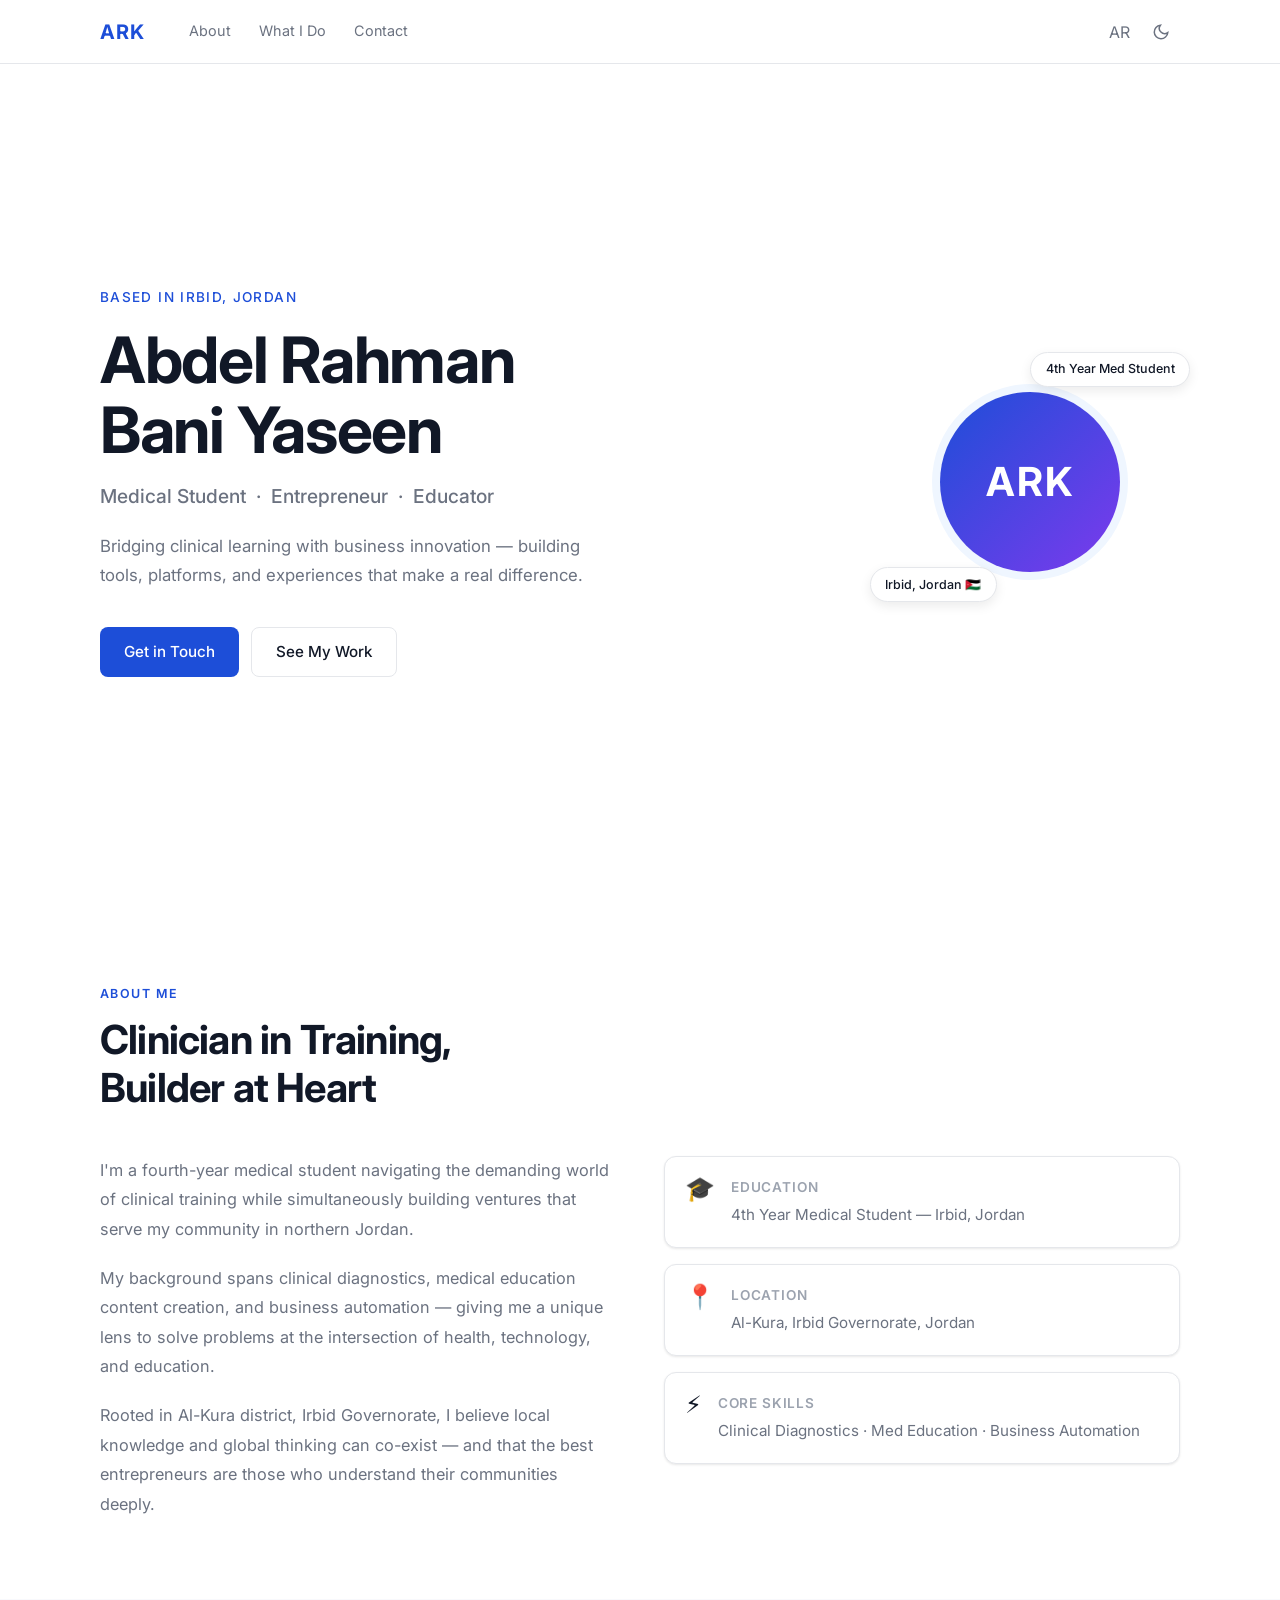
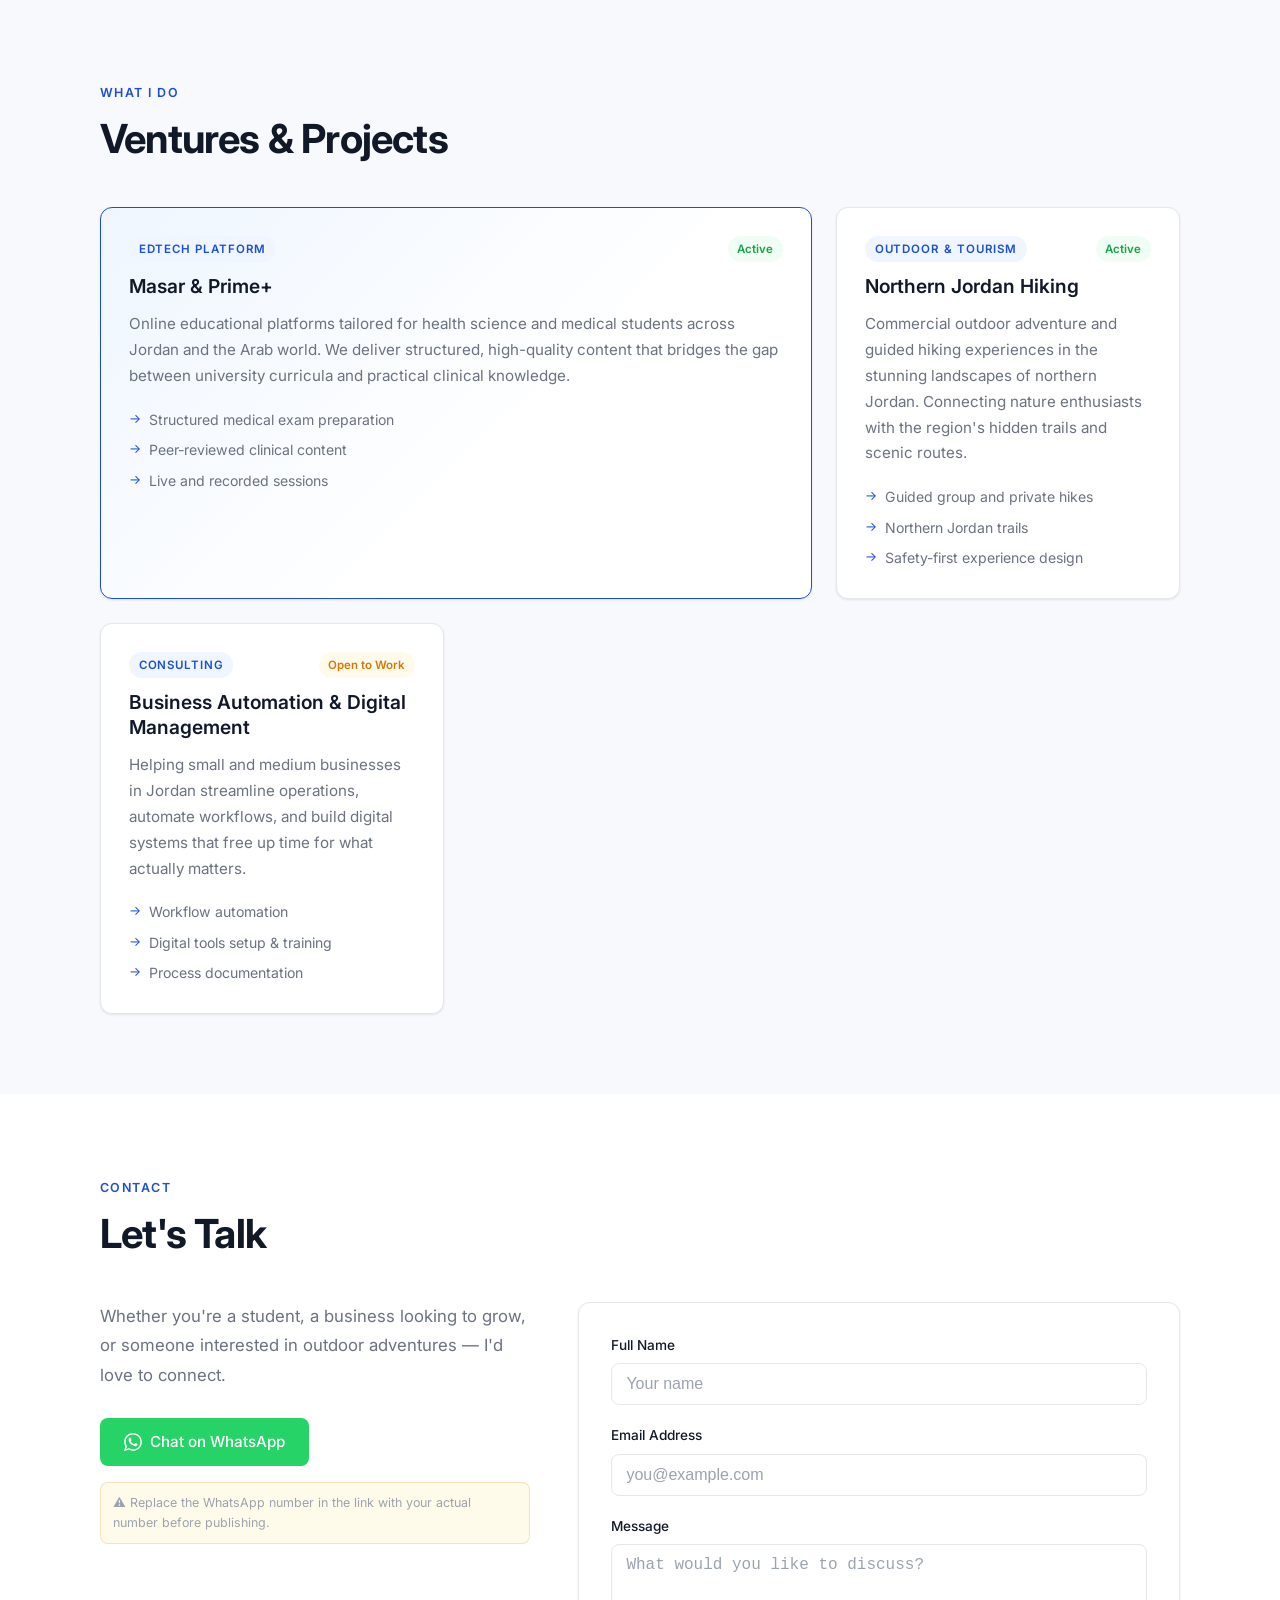
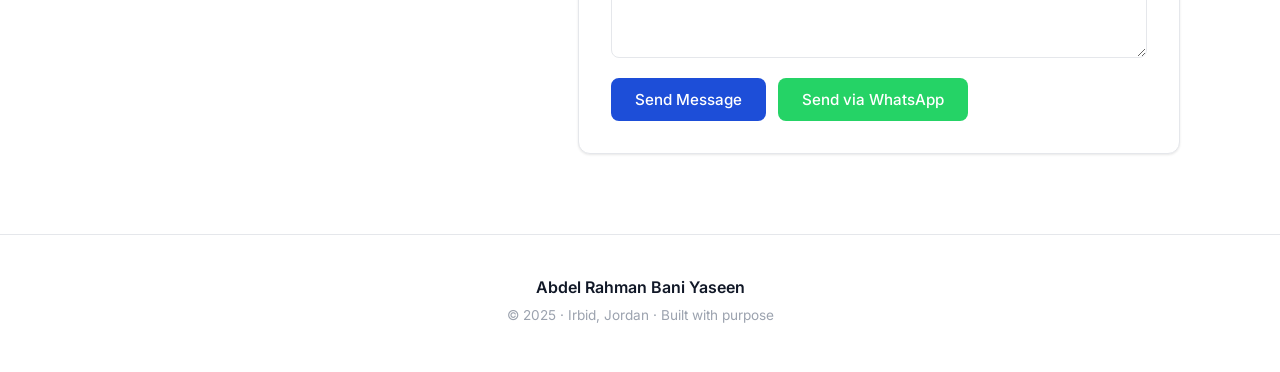
==== index.html @ e5c52498 "Add professional personal website for Abdel Rahman Bani Yaseen Static HTML/CSS/JS site with hero, ab" ====
<!DOCTYPE html>
<html lang="en" data-theme="light">
<head>
  <meta charset="UTF-8" />
  <meta name="viewport" content="width=device-width, initial-scale=1.0" />
  <meta name="description" content="Abdel Rahman Khaled Bani Yaseen — Medical Student, Entrepreneur, and Educator based in Irbid, Jordan." />
  <title>Abdel Rahman Bani Yaseen</title>
  <link rel="stylesheet" href="styles.css" />
  <link rel="preconnect" href="https://fonts.googleapis.com" />
  <link href="https://fonts.googleapis.com/css2?family=Inter:wght@300;400;500;600;700&family=Noto+Sans+Arabic:wght@300;400;500;600;700&display=swap" rel="stylesheet" />
</head>
<body>

  <!-- ── Navigation ──────────────────────────────────────────── -->
  <nav class="navbar" id="navbar">
    <div class="nav-container">
      <a href="#hero" class="nav-logo">ARK</a>

      <ul class="nav-links" id="navLinks">
        <li><a href="#about" class="nav-link">About</a></li>
        <li><a href="#work" class="nav-link">What I Do</a></li>
        <li><a href="#contact" class="nav-link">Contact</a></li>
      </ul>

      <div class="nav-actions">
        <!-- Language toggle -->
        <button class="btn-icon" id="langToggle" aria-label="Toggle language" title="تبديل اللغة / Switch Language">
          <span id="langLabel">AR</span>
        </button>

        <!-- Dark / light mode -->
        <button class="btn-icon" id="themeToggle" aria-label="Toggle dark mode">
          <svg class="icon-sun" xmlns="http://www.w3.org/2000/svg" viewBox="0 0 24 24" fill="none" stroke="currentColor" stroke-width="2"><circle cx="12" cy="12" r="5"/><line x1="12" y1="1" x2="12" y2="3"/><line x1="12" y1="21" x2="12" y2="23"/><line x1="4.22" y1="4.22" x2="5.64" y2="5.64"/><line x1="18.36" y1="18.36" x2="19.78" y2="19.78"/><line x1="1" y1="12" x2="3" y2="12"/><line x1="21" y1="12" x2="23" y2="12"/><line x1="4.22" y1="19.78" x2="5.64" y2="18.36"/><line x1="18.36" y1="5.64" x2="19.78" y2="4.22"/></svg>
          <svg class="icon-moon" xmlns="http://www.w3.org/2000/svg" viewBox="0 0 24 24" fill="none" stroke="currentColor" stroke-width="2"><path d="M21 12.79A9 9 0 1 1 11.21 3 7 7 0 0 0 21 12.79z"/></svg>
        </button>

        <!-- Hamburger -->
        <button class="btn-icon hamburger" id="menuToggle" aria-label="Open menu">
          <span></span><span></span><span></span>
        </button>
      </div>
    </div>
  </nav>

  <!-- ── Hero ────────────────────────────────────────────────── -->
  <section class="hero" id="hero">
    <div class="hero-content">
      <p class="hero-eyebrow" data-en="Based in Irbid, Jordan" data-ar="من إربد، الأردن">Based in Irbid, Jordan</p>
      <h1 class="hero-name" data-en="Abdel Rahman<br>Bani Yaseen" data-ar="عبد الرحمن<br>خالد بني ياسين">Abdel Rahman<br>Bani Yaseen</h1>
      <p class="hero-headline" data-en="Medical Student&nbsp;&nbsp;·&nbsp;&nbsp;Entrepreneur&nbsp;&nbsp;·&nbsp;&nbsp;Educator" data-ar="طالب طب · رائد أعمال · معلم">
        Medical Student&nbsp;&nbsp;·&nbsp;&nbsp;Entrepreneur&nbsp;&nbsp;·&nbsp;&nbsp;Educator
      </p>
      <p class="hero-tagline" data-en="Bridging clinical learning with business innovation — building tools, platforms, and experiences that make a real difference." data-ar="أجمع بين التعليم الطبي وريادة الأعمال — أبني أدوات ومنصات وتجارب تُحدث فارقاً حقيقياً.">
        Bridging clinical learning with business innovation — building tools, platforms, and experiences that make a real difference.
      </p>
      <div class="hero-cta">
        <a href="#contact" class="btn btn-primary" data-en="Get in Touch" data-ar="تواصل معي">Get in Touch</a>
        <a href="#work" class="btn btn-ghost" data-en="See My Work" data-ar="اعرف عملي">See My Work</a>
      </div>
    </div>
    <div class="hero-visual" aria-hidden="true">
      <div class="avatar-ring">
        <div class="avatar-initials">ARK</div>
      </div>
      <div class="badge badge-1" data-en="4th Year Med Student" data-ar="طالب طب — السنة الرابعة">4th Year Med Student</div>
      <div class="badge badge-2" data-en="Irbid, Jordan 🇯🇴" data-ar="إربد، الأردن 🇯🇴">Irbid, Jordan 🇯🇴</div>
    </div>
  </section>

  <!-- ── About ────────────────────────────────────────────────── -->
  <section class="section" id="about">
    <div class="container">
      <span class="section-label" data-en="About Me" data-ar="من أنا">About Me</span>
      <h2 class="section-title" data-en="Clinician in Training,<br>Builder at Heart" data-ar="طالب طب بالفطرة،<br>رائد أعمال بالقلب">Clinician in Training,<br>Builder at Heart</h2>

      <div class="about-grid">
        <div class="about-text">
          <p data-en="I'm a fourth-year medical student navigating the demanding world of clinical training while simultaneously building ventures that serve my community in northern Jordan." data-ar="أنا طالب طب في السنة الرابعة، أجمع بين التدريب الطبي المكثف وبناء مشاريع تخدم مجتمعي في شمال الأردن.">
            I'm a fourth-year medical student navigating the demanding world of clinical training while simultaneously building ventures that serve my community in northern Jordan.
          </p>
          <p data-en="My background spans clinical diagnostics, medical education content creation, and business automation — giving me a unique lens to solve problems at the intersection of health, technology, and education." data-ar="خلفيتي تمتد بين التشخيص الطبي وإنشاء محتوى تعليمي طبي وأتمتة الأعمال، مما يمنحني منظوراً فريداً لحل المشكلات عند تقاطع الصحة والتكنولوجيا والتعليم.">
            My background spans clinical diagnostics, medical education content creation, and business automation — giving me a unique lens to solve problems at the intersection of health, technology, and education.
          </p>
          <p data-en="Rooted in Al-Kura district, Irbid Governorate, I believe local knowledge and global thinking can co-exist — and that the best entrepreneurs are those who understand their communities deeply." data-ar="متجذّر في منطقة الكورة، محافظة إربد، أؤمن أن المعرفة المحلية والتفكير العالمي يمكن أن يتعايشا، وأن أفضل رواد الأعمال هم من يفهمون مجتمعاتهم بعمق.">
            Rooted in Al-Kura district, Irbid Governorate, I believe local knowledge and global thinking can co-exist — and that the best entrepreneurs are those who understand their communities deeply.
          </p>
        </div>

        <div class="about-cards">
          <div class="info-card">
            <div class="info-icon">🎓</div>
            <div>
              <h3 data-en="Education" data-ar="التعليم">Education</h3>
              <p data-en="4th Year Medical Student — Irbid, Jordan" data-ar="طالب طب — السنة الرابعة، إربد، الأردن">4th Year Medical Student — Irbid, Jordan</p>
            </div>
          </div>
          <div class="info-card">
            <div class="info-icon">📍</div>
            <div>
              <h3 data-en="Location" data-ar="الموقع">Location</h3>
              <p data-en="Al-Kura, Irbid Governorate, Jordan" data-ar="الكورة، محافظة إربد، الأردن">Al-Kura, Irbid Governorate, Jordan</p>
            </div>
          </div>
          <div class="info-card">
            <div class="info-icon">⚡</div>
            <div>
              <h3 data-en="Core Skills" data-ar="المهارات الأساسية">Core Skills</h3>
              <p data-en="Clinical Diagnostics · Med Education · Business Automation" data-ar="التشخيص الطبي · التعليم الطبي · أتمتة الأعمال">Clinical Diagnostics · Med Education · Business Automation</p>
            </div>
          </div>
        </div>
      </div>
    </div>
  </section>

  <!-- ── What I Do ────────────────────────────────────────────── -->
  <section class="section section-alt" id="work">
    <div class="container">
      <span class="section-label" data-en="What I Do" data-ar="ما أقوم به">What I Do</span>
      <h2 class="section-title" data-en="Ventures &amp; Projects" data-ar="المشاريع والمبادرات">Ventures &amp; Projects</h2>

      <div class="work-grid">

        <div class="work-card work-card--featured">
          <div class="work-card-header">
            <span class="work-tag" data-en="EdTech Platform" data-ar="منصة تعليمية">EdTech Platform</span>
            <span class="work-status work-status--active" data-en="Active" data-ar="نشط">Active</span>
          </div>
          <h3 data-en="Masar &amp; Prime+" data-ar="مسار وبريم بلس">Masar &amp; Prime+</h3>
          <p data-en="Online educational platforms tailored for health science and medical students across Jordan and the Arab world. We deliver structured, high-quality content that bridges the gap between university curricula and practical clinical knowledge." data-ar="منصات تعليمية إلكترونية مخصصة لطلاب العلوم الصحية والطب في الأردن والعالم العربي. نقدم محتوى منظماً وعالي الجودة يسد الفجوة بين المناهج الجامعية والمعرفة السريرية العملية.">
            Online educational platforms tailored for health science and medical students across Jordan and the Arab world. We deliver structured, high-quality content that bridges the gap between university curricula and practical clinical knowledge.
          </p>
          <ul class="work-features">
            <li data-en="Structured medical exam preparation" data-ar="تحضير منظم للامتحانات الطبية">Structured medical exam preparation</li>
            <li data-en="Peer-reviewed clinical content" data-ar="محتوى سريري مراجَع من الأقران">Peer-reviewed clinical content</li>
            <li data-en="Live and recorded sessions" data-ar="جلسات مباشرة ومسجلة">Live and recorded sessions</li>
          </ul>
        </div>

        <div class="work-card">
          <div class="work-card-header">
            <span class="work-tag" data-en="Outdoor & Tourism" data-ar="سياحة وهواء طلق">Outdoor &amp; Tourism</span>
            <span class="work-status work-status--active" data-en="Active" data-ar="نشط">Active</span>
          </div>
          <h3 data-en="Northern Jordan Hiking" data-ar="مغامرات شمال الأردن">Northern Jordan Hiking</h3>
          <p data-en="Commercial outdoor adventure and guided hiking experiences in the stunning landscapes of northern Jordan. Connecting nature enthusiasts with the region's hidden trails and scenic routes." data-ar="مغامرات في الهواء الطلق ورحلات مرشدة في المناظر الطبيعية الخلابة لشمال الأردن. نربط محبي الطبيعة بمسارات المنطقة المخفية ومساراتها الخلابة.">
            Commercial outdoor adventure and guided hiking experiences in the stunning landscapes of northern Jordan. Connecting nature enthusiasts with the region's hidden trails and scenic routes.
          </p>
          <ul class="work-features">
            <li data-en="Guided group and private hikes" data-ar="رحلات مرشدة جماعية وخاصة">Guided group and private hikes</li>
            <li data-en="Northern Jordan trails" data-ar="مسارات شمال الأردن">Northern Jordan trails</li>
            <li data-en="Safety-first experience design" data-ar="تصميم تجارب يضع السلامة أولاً">Safety-first experience design</li>
          </ul>
        </div>

        <div class="work-card">
          <div class="work-card-header">
            <span class="work-tag" data-en="Consulting" data-ar="استشارات">Consulting</span>
            <span class="work-status work-status--open" data-en="Open to Work" data-ar="متاح">Open to Work</span>
          </div>
          <h3 data-en="Business Automation &amp; Digital Management" data-ar="أتمتة الأعمال والإدارة الرقمية">Business Automation &amp; Digital Management</h3>
          <p data-en="Helping small and medium businesses in Jordan streamline operations, automate workflows, and build digital systems that free up time for what actually matters." data-ar="مساعدة الشركات الصغيرة والمتوسطة في الأردن على تبسيط العمليات وأتمتة سير العمل وبناء أنظمة رقمية توفر الوقت لما يهم فعلاً.">
            Helping small and medium businesses in Jordan streamline operations, automate workflows, and build digital systems that free up time for what actually matters.
          </p>
          <ul class="work-features">
            <li data-en="Workflow automation" data-ar="أتمتة سير العمل">Workflow automation</li>
            <li data-en="Digital tools setup &amp; training" data-ar="إعداد الأدوات الرقمية والتدريب عليها">Digital tools setup &amp; training</li>
            <li data-en="Process documentation" data-ar="توثيق العمليات">Process documentation</li>
          </ul>
        </div>

      </div>
    </div>
  </section>

  <!-- ── Contact ──────────────────────────────────────────────── -->
  <section class="section" id="contact">
    <div class="container">
      <span class="section-label" data-en="Contact" data-ar="التواصل">Contact</span>
      <h2 class="section-title" data-en="Let's Talk" data-ar="لنتحدث">Let's Talk</h2>

      <div class="contact-grid">

        <div class="contact-info">
          <p class="contact-intro" data-en="Whether you're a student, a business looking to grow, or someone interested in outdoor adventures — I'd love to connect." data-ar="سواء كنت طالباً، أو شركة تسعى للنمو، أو شخصاً مهتماً بمغامرات الهواء الطلق — يسعدني التواصل.">
            Whether you're a student, a business looking to grow, or someone interested in outdoor adventures — I'd love to connect.
          </p>

          <a href="https://wa.me/962XXXXXXXXX?text=Hello%20Abdel%20Rahman%2C%20I%20found%20your%20website%20and%20would%20like%20to%20connect."
             class="btn btn-whatsapp"
             target="_blank"
             rel="noopener noreferrer"
             id="whatsappBtn">
            <svg viewBox="0 0 24 24" fill="currentColor" class="wa-icon"><path d="M17.472 14.382c-.297-.149-1.758-.867-2.03-.967-.273-.099-.471-.148-.67.15-.197.297-.767.966-.94 1.164-.173.199-.347.223-.644.075-.297-.15-1.255-.463-2.39-1.475-.883-.788-1.48-1.761-1.653-2.059-.173-.297-.018-.458.13-.606.134-.133.298-.347.446-.52.149-.174.198-.298.298-.497.099-.198.05-.371-.025-.52-.075-.149-.669-1.612-.916-2.207-.242-.579-.487-.5-.669-.51-.173-.008-.371-.01-.57-.01-.198 0-.52.074-.792.372-.272.297-1.04 1.016-1.04 2.479 0 1.462 1.065 2.875 1.213 3.074.149.198 2.096 3.2 5.077 4.487.709.306 1.262.489 1.694.625.712.227 1.36.195 1.871.118.571-.085 1.758-.719 2.006-1.413.248-.694.248-1.289.173-1.413-.074-.124-.272-.198-.57-.347m-5.421 7.403h-.004a9.87 9.87 0 0 1-5.031-1.378l-.361-.214-3.741.982.998-3.648-.235-.374a9.86 9.86 0 0 1-1.51-5.26c.001-5.45 4.436-9.884 9.888-9.884 2.64 0 5.122 1.03 6.988 2.898a9.825 9.825 0 0 1 2.893 6.994c-.003 5.45-4.437 9.884-9.885 9.884m8.413-18.297A11.815 11.815 0 0 0 12.05 0C5.495 0 .16 5.335.157 11.892c0 2.096.547 4.142 1.588 5.945L.057 24l6.305-1.654a11.882 11.882 0 0 0 5.683 1.448h.005c6.554 0 11.89-5.335 11.893-11.893a11.821 11.821 0 0 0-3.48-8.413Z"/></svg>
            <span data-en="Chat on WhatsApp" data-ar="تحدث عبر واتساب">Chat on WhatsApp</span>
          </a>

          <p class="contact-note" data-en="⚠️ Replace the WhatsApp number in the link with your actual number before publishing." data-ar="⚠️ استبدل رقم واتساب بالرقم الفعلي قبل النشر.">
            ⚠️ Replace the WhatsApp number in the link with your actual number before publishing.
          </p>
        </div>

        <form class="contact-form" id="contactForm" novalidate>
          <div class="form-group">
            <label for="name" data-en="Full Name" data-ar="الاسم الكامل">Full Name</label>
            <input type="text" id="name" name="name" placeholder="Your name" required autocomplete="name" />
          </div>
          <div class="form-group">
            <label for="email" data-en="Email Address" data-ar="البريد الإلكتروني">Email Address</label>
            <input type="email" id="email" name="email" placeholder="you@example.com" required autocomplete="email" />
          </div>
          <div class="form-group">
            <label for="message" data-en="Message" data-ar="الرسالة">Message</label>
            <textarea id="message" name="message" rows="5" placeholder="What would you like to discuss?" required></textarea>
          </div>
          <div class="form-actions">
            <button type="submit" class="btn btn-primary form-submit" data-en="Send Message" data-ar="إرسال الرسالة">Send Message</button>
            <button type="button" class="btn btn-whatsapp form-wa" id="formWhatsapp" data-en="Send via WhatsApp" data-ar="إرسال عبر واتساب">
              <svg viewBox="0 0 24 24" fill="currentColor" class="wa-icon"><path d="M17.472 14.382c-.297-.149-1.758-.867-2.03-.967-.273-.099-.471-.148-.67.15-.197.297-.767.966-.94 1.164-.173.199-.347.223-.644.075-.297-.15-1.255-.463-2.39-1.475-.883-.788-1.48-1.761-1.653-2.059-.173-.297-.018-.458.13-.606.134-.133.298-.347.446-.52.149-.174.198-.298.298-.497.099-.198.05-.371-.025-.52-.075-.149-.669-1.612-.916-2.207-.242-.579-.487-.5-.669-.51-.173-.008-.371-.01-.57-.01-.198 0-.52.074-.792.372-.272.297-1.04 1.016-1.04 2.479 0 1.462 1.065 2.875 1.213 3.074.149.198 2.096 3.2 5.077 4.487.709.306 1.262.489 1.694.625.712.227 1.36.195 1.871.118.571-.085 1.758-.719 2.006-1.413.248-.694.248-1.289.173-1.413-.074-.124-.272-.198-.57-.347m-5.421 7.403h-.004a9.87 9.87 0 0 1-5.031-1.378l-.361-.214-3.741.982.998-3.648-.235-.374a9.86 9.86 0 0 1-1.51-5.26c.001-5.45 4.436-9.884 9.888-9.884 2.64 0 5.122 1.03 6.988 2.898a9.825 9.825 0 0 1 2.893 6.994c-.003 5.45-4.437 9.884-9.885 9.884m8.413-18.297A11.815 11.815 0 0 0 12.05 0C5.495 0 .16 5.335.157 11.892c0 2.096.547 4.142 1.588 5.945L.057 24l6.305-1.654a11.882 11.882 0 0 0 5.683 1.448h.005c6.554 0 11.89-5.335 11.893-11.893a11.821 11.821 0 0 0-3.48-8.413Z"/></svg>
              Send via WhatsApp
            </button>
          </div>
          <div class="form-success" id="formSuccess" hidden>
            <span data-en="✓ Message sent via WhatsApp!" data-ar="✓ تم إرسال الرسالة عبر واتساب!">✓ Message sent via WhatsApp!</span>
          </div>
        </form>

      </div>
    </div>
  </section>

  <!-- ── Footer ───────────────────────────────────────────────── -->
  <footer class="footer">
    <div class="container footer-inner">
      <p class="footer-name">Abdel Rahman Bani Yaseen</p>
      <p class="footer-copy" data-en="© 2025 · Irbid, Jordan · Built with purpose" data-ar="© 2025 · إربد، الأردن · صُنع بغرض">© 2025 · Irbid, Jordan · Built with purpose</p>
    </div>
  </footer>

  <script src="script.js"></script>
</body>
</html>
---- styles.css ----
/* ── CSS Custom Properties ───────────────────────────────────── */
:root {
  --color-bg: #ffffff;
  --color-bg-alt: #f8f9fc;
  --color-surface: #ffffff;
  --color-border: #e5e7eb;
  --color-text: #111827;
  --color-text-secondary: #6b7280;
  --color-text-muted: #9ca3af;
  --color-accent: #1d4ed8;
  --color-accent-hover: #1e40af;
  --color-accent-subtle: #eff6ff;
  --color-green: #16a34a;
  --color-green-bg: #f0fdf4;
  --color-amber: #d97706;
  --color-amber-bg: #fffbeb;
  --color-whatsapp: #25d366;
  --color-whatsapp-hover: #1da851;
  --shadow-sm: 0 1px 3px rgba(0,0,0,.06), 0 1px 2px rgba(0,0,0,.04);
  --shadow-md: 0 4px 12px rgba(0,0,0,.08);
  --shadow-lg: 0 10px 30px rgba(0,0,0,.10);
  --radius: .75rem;
  --radius-sm: .5rem;
  --nav-height: 64px;
  --font-body: 'Inter', 'Noto Sans Arabic', system-ui, sans-serif;
  --max-w: 1120px;
  --transition: .2s ease;
}

[data-theme="dark"] {
  --color-bg: #0f1117;
  --color-bg-alt: #161b27;
  --color-surface: #1c2333;
  --color-border: #2d3748;
  --color-text: #f1f5f9;
  --color-text-secondary: #94a3b8;
  --color-text-muted: #64748b;
  --color-accent: #60a5fa;
  --color-accent-hover: #93c5fd;
  --color-accent-subtle: #172554;
  --color-green: #4ade80;
  --color-green-bg: #052e16;
  --color-amber: #fbbf24;
  --color-amber-bg: #1c1508;
  --shadow-sm: 0 1px 3px rgba(0,0,0,.3);
  --shadow-md: 0 4px 12px rgba(0,0,0,.4);
  --shadow-lg: 0 10px 30px rgba(0,0,0,.5);
}

/* ── Reset & Base ────────────────────────────────────────────── */
*, *::before, *::after { box-sizing: border-box; margin: 0; padding: 0; }

html { scroll-behavior: smooth; font-size: 16px; }

body {
  font-family: var(--font-body);
  background: var(--color-bg);
  color: var(--color-text);
  line-height: 1.6;
  transition: background var(--transition), color var(--transition);
}

[lang="ar"] body,
[dir="rtl"] { direction: rtl; font-family: 'Noto Sans Arabic', 'Inter', sans-serif; }

img, svg { display: block; max-width: 100%; }
a { color: inherit; text-decoration: none; }
ul { list-style: none; }
button { cursor: pointer; font-family: inherit; border: none; background: none; }
input, textarea, button { font-size: 1rem; }
textarea { resize: vertical; }

/* ── Containers ──────────────────────────────────────────────── */
.container {
  width: 100%;
  max-width: var(--max-w);
  margin: 0 auto;
  padding: 0 1.25rem;
}

/* ── Buttons ─────────────────────────────────────────────────── */
.btn {
  display: inline-flex;
  align-items: center;
  gap: .5rem;
  padding: .75rem 1.5rem;
  border-radius: var(--radius-sm);
  font-weight: 500;
  font-size: .95rem;
  transition: background var(--transition), color var(--transition), border-color var(--transition), box-shadow var(--transition);
  white-space: nowrap;
}

.btn-primary {
  background: var(--color-accent);
  color: #fff;
}
.btn-primary:hover { background: var(--color-accent-hover); box-shadow: var(--shadow-md); }

.btn-ghost {
  background: transparent;
  color: var(--color-text);
  border: 1.5px solid var(--color-border);
}
.btn-ghost:hover { background: var(--color-bg-alt); }

.btn-whatsapp {
  background: var(--color-whatsapp);
  color: #fff;
  border-radius: var(--radius-sm);
  font-weight: 500;
}
.btn-whatsapp:hover { background: var(--color-whatsapp-hover); box-shadow: var(--shadow-md); }

.btn-icon {
  display: flex;
  align-items: center;
  justify-content: center;
  width: 38px;
  height: 38px;
  border-radius: var(--radius-sm);
  color: var(--color-text-secondary);
  transition: background var(--transition), color var(--transition);
}
.btn-icon:hover { background: var(--color-bg-alt); color: var(--color-text); }

.wa-icon { width: 18px; height: 18px; flex-shrink: 0; }

/* ── Navbar ──────────────────────────────────────────────────── */
.navbar {
  position: sticky;
  top: 0;
  z-index: 100;
  height: var(--nav-height);
  background: var(--color-bg);
  border-bottom: 1px solid var(--color-border);
  backdrop-filter: blur(12px);
  -webkit-backdrop-filter: blur(12px);
  transition: background var(--transition), border-color var(--transition);
}

.nav-container {
  max-width: var(--max-w);
  height: 100%;
  margin: 0 auto;
  padding: 0 1.25rem;
  display: flex;
  align-items: center;
  gap: 2rem;
}

.nav-logo {
  font-weight: 700;
  font-size: 1.25rem;
  color: var(--color-accent);
  letter-spacing: .05em;
  flex-shrink: 0;
}

.nav-links {
  display: flex;
  gap: .25rem;
  flex: 1;
}

.nav-link {
  padding: .4rem .75rem;
  border-radius: var(--radius-sm);
  font-size: .9rem;
  color: var(--color-text-secondary);
  transition: background var(--transition), color var(--transition);
}
.nav-link:hover { background: var(--color-bg-alt); color: var(--color-text); }

.nav-actions {
  display: flex;
  align-items: center;
  gap: .25rem;
  margin-left: auto;
}

/* Dark/light icons */
[data-theme="light"] .icon-moon { display: block; }
[data-theme="light"] .icon-sun  { display: none; }
[data-theme="dark"]  .icon-moon { display: none; }
[data-theme="dark"]  .icon-sun  { display: block; }
.icon-sun, .icon-moon { width: 18px; height: 18px; }

/* Hamburger */
.hamburger { display: none; flex-direction: column; gap: 4px; padding: .5rem; }
.hamburger span {
  display: block;
  width: 20px;
  height: 2px;
  background: currentColor;
  border-radius: 2px;
  transition: transform var(--transition), opacity var(--transition);
}
.hamburger.open span:nth-child(1) { transform: translateY(6px) rotate(45deg); }
.hamburger.open span:nth-child(2) { opacity: 0; }
.hamburger.open span:nth-child(3) { transform: translateY(-6px) rotate(-45deg); }

/* ── Hero ────────────────────────────────────────────────────── */
.hero {
  min-height: calc(100vh - var(--nav-height));
  display: flex;
  align-items: center;
  padding: 5rem 1.25rem;
  max-width: var(--max-w);
  margin: 0 auto;
  gap: 3rem;
}

.hero-content { flex: 1; min-width: 0; }

.hero-eyebrow {
  font-size: .85rem;
  font-weight: 500;
  letter-spacing: .1em;
  text-transform: uppercase;
  color: var(--color-accent);
  margin-bottom: 1rem;
}

.hero-name {
  font-size: clamp(2.5rem, 6vw, 4rem);
  font-weight: 700;
  line-height: 1.1;
  letter-spacing: -.02em;
  margin-bottom: 1rem;
}

.hero-headline {
  font-size: clamp(1rem, 2.5vw, 1.2rem);
  font-weight: 500;
  color: var(--color-text-secondary);
  margin-bottom: 1.25rem;
}

.hero-tagline {
  font-size: 1.05rem;
  color: var(--color-text-secondary);
  max-width: 520px;
  line-height: 1.75;
  margin-bottom: 2.25rem;
}

.hero-cta { display: flex; gap: .75rem; flex-wrap: wrap; }

/* Hero visual */
.hero-visual {
  flex-shrink: 0;
  position: relative;
  display: flex;
  align-items: center;
  justify-content: center;
  width: 300px;
  height: 300px;
}

.avatar-ring {
  width: 180px;
  height: 180px;
  border-radius: 50%;
  background: linear-gradient(135deg, var(--color-accent), #7c3aed);
  display: flex;
  align-items: center;
  justify-content: center;
  box-shadow: 0 0 0 8px var(--color-accent-subtle);
}

.avatar-initials {
  color: #fff;
  font-size: 2.5rem;
  font-weight: 700;
  letter-spacing: .05em;
}

.badge {
  position: absolute;
  background: var(--color-surface);
  border: 1px solid var(--color-border);
  border-radius: 2rem;
  padding: .4rem .9rem;
  font-size: .78rem;
  font-weight: 500;
  color: var(--color-text);
  box-shadow: var(--shadow-md);
  white-space: nowrap;
}
.badge-1 { top: 20px;  right: -10px; }
.badge-2 { bottom: 30px; left: -10px; }

/* ── Sections ────────────────────────────────────────────────── */
.section {
  padding: 5rem 0;
}
.section-alt { background: var(--color-bg-alt); }

.section-label {
  display: inline-block;
  font-size: .78rem;
  font-weight: 600;
  letter-spacing: .12em;
  text-transform: uppercase;
  color: var(--color-accent);
  margin-bottom: .75rem;
}

.section-title {
  font-size: clamp(1.75rem, 4vw, 2.5rem);
  font-weight: 700;
  line-height: 1.2;
  letter-spacing: -.02em;
  margin-bottom: 2.75rem;
}

/* ── About ───────────────────────────────────────────────────── */
.about-grid {
  display: grid;
  grid-template-columns: 1fr 1fr;
  gap: 3rem;
  align-items: start;
}

.about-text p {
  color: var(--color-text-secondary);
  margin-bottom: 1.25rem;
  line-height: 1.8;
  font-size: 1.02rem;
}
.about-text p:last-child { margin-bottom: 0; }

.about-cards { display: flex; flex-direction: column; gap: 1rem; }

.info-card {
  display: flex;
  align-items: flex-start;
  gap: 1rem;
  padding: 1.25rem;
  background: var(--color-surface);
  border: 1px solid var(--color-border);
  border-radius: var(--radius);
  box-shadow: var(--shadow-sm);
  transition: box-shadow var(--transition);
}
.info-card:hover { box-shadow: var(--shadow-md); }

.info-icon { font-size: 1.5rem; flex-shrink: 0; line-height: 1; }

.info-card h3 {
  font-size: .85rem;
  font-weight: 600;
  text-transform: uppercase;
  letter-spacing: .06em;
  color: var(--color-text-muted);
  margin-bottom: .25rem;
}

.info-card p {
  font-size: .95rem;
  color: var(--color-text-secondary);
}

/* ── Work ────────────────────────────────────────────────────── */
.work-grid {
  display: grid;
  grid-template-columns: repeat(3, 1fr);
  gap: 1.5rem;
}

.work-card {
  background: var(--color-surface);
  border: 1px solid var(--color-border);
  border-radius: var(--radius);
  padding: 1.75rem;
  box-shadow: var(--shadow-sm);
  transition: box-shadow var(--transition), transform var(--transition);
}
.work-card:hover { box-shadow: var(--shadow-lg); transform: translateY(-2px); }

.work-card--featured {
  grid-column: span 2;
  border-color: var(--color-accent);
  background: linear-gradient(135deg, var(--color-accent-subtle) 0%, var(--color-surface) 60%);
}

.work-card-header {
  display: flex;
  align-items: center;
  gap: .5rem;
  margin-bottom: .75rem;
}

.work-tag {
  font-size: .72rem;
  font-weight: 600;
  letter-spacing: .08em;
  text-transform: uppercase;
  color: var(--color-accent);
  background: var(--color-accent-subtle);
  padding: .25rem .6rem;
  border-radius: 2rem;
}

.work-status {
  font-size: .72rem;
  font-weight: 600;
  padding: .25rem .6rem;
  border-radius: 2rem;
  margin-left: auto;
}
.work-status--active {
  color: var(--color-green);
  background: var(--color-green-bg);
}
.work-status--open {
  color: var(--color-amber);
  background: var(--color-amber-bg);
}

.work-card h3 {
  font-size: 1.2rem;
  font-weight: 600;
  margin-bottom: .75rem;
  line-height: 1.3;
}

.work-card p {
  color: var(--color-text-secondary);
  font-size: .95rem;
  line-height: 1.7;
  margin-bottom: 1.25rem;
}

.work-features {
  display: flex;
  flex-direction: column;
  gap: .5rem;
}
.work-features li {
  font-size: .88rem;
  color: var(--color-text-secondary);
  padding-left: 1.25rem;
  position: relative;
}
.work-features li::before {
  content: "→";
  position: absolute;
  left: 0;
  color: var(--color-accent);
  font-size: .8rem;
}
[dir="rtl"] .work-features li { padding-left: 0; padding-right: 1.25rem; }
[dir="rtl"] .work-features li::before { left: auto; right: 0; content: "←"; }

/* ── Contact ─────────────────────────────────────────────────── */
.contact-grid {
  display: grid;
  grid-template-columns: 1fr 1.4fr;
  gap: 3rem;
  align-items: start;
}

.contact-intro {
  color: var(--color-text-secondary);
  font-size: 1.05rem;
  line-height: 1.75;
  margin-bottom: 1.75rem;
}

.contact-note {
  margin-top: 1rem;
  font-size: .78rem;
  color: var(--color-text-muted);
  background: var(--color-amber-bg);
  border: 1px solid rgba(217,119,6,.2);
  border-radius: var(--radius-sm);
  padding: .6rem .75rem;
}

/* Form */
.contact-form {
  background: var(--color-surface);
  border: 1px solid var(--color-border);
  border-radius: var(--radius);
  padding: 2rem;
  box-shadow: var(--shadow-sm);
}

.form-group {
  display: flex;
  flex-direction: column;
  gap: .4rem;
  margin-bottom: 1.25rem;
}

.form-group label {
  font-size: .85rem;
  font-weight: 500;
  color: var(--color-text);
}

.form-group input,
.form-group textarea {
  padding: .7rem .9rem;
  background: var(--color-bg);
  border: 1.5px solid var(--color-border);
  border-radius: var(--radius-sm);
  color: var(--color-text);
  transition: border-color var(--transition), box-shadow var(--transition);
  width: 100%;
}

.form-group input:focus,
.form-group textarea:focus {
  outline: none;
  border-color: var(--color-accent);
  box-shadow: 0 0 0 3px rgba(29,78,216,.12);
}

.form-group input::placeholder,
.form-group textarea::placeholder {
  color: var(--color-text-muted);
}

.form-actions {
  display: flex;
  gap: .75rem;
  flex-wrap: wrap;
}

.form-success {
  margin-top: 1rem;
  padding: .6rem .9rem;
  background: var(--color-green-bg);
  color: var(--color-green);
  border-radius: var(--radius-sm);
  font-size: .9rem;
  font-weight: 500;
}

/* ── Footer ──────────────────────────────────────────────────── */
.footer {
  padding: 2.5rem 0;
  border-top: 1px solid var(--color-border);
  text-align: center;
}

.footer-name {
  font-weight: 600;
  margin-bottom: .25rem;
}

.footer-copy {
  font-size: .85rem;
  color: var(--color-text-muted);
}

/* ── Mobile nav overlay ──────────────────────────────────────── */
@media (max-width: 768px) {
  .hamburger { display: flex; }

  .nav-links {
    display: none;
    position: absolute;
    top: var(--nav-height);
    left: 0;
    right: 0;
    background: var(--color-bg);
    border-bottom: 1px solid var(--color-border);
    flex-direction: column;
    padding: .75rem 1.25rem 1rem;
    gap: .25rem;
    box-shadow: var(--shadow-md);
  }
  .nav-links.open { display: flex; }
  .nav-link { padding: .6rem .75rem; }
}

/* ── Responsive ──────────────────────────────────────────────── */
@media (max-width: 960px) {
  .work-grid { grid-template-columns: 1fr; }
  .work-card--featured { grid-column: span 1; }
}

@media (max-width: 768px) {
  .hero {
    flex-direction: column;
    text-align: center;
    padding: 3rem 1.25rem 4rem;
    min-height: auto;
  }
  .hero-tagline { margin-left: auto; margin-right: auto; }
  .hero-cta { justify-content: center; }
  .hero-visual { width: 220px; height: 220px; order: -1; }
  .avatar-ring { width: 140px; height: 140px; }
  .avatar-initials { font-size: 2rem; }
  .badge-1 { right: 0; }
  .badge-2 { left: 0; }

  .about-grid { grid-template-columns: 1fr; gap: 2rem; }
  .contact-grid { grid-template-columns: 1fr; gap: 2rem; }

  .section { padding: 3.5rem 0; }
  .section-title { margin-bottom: 2rem; }

  .form-actions { flex-direction: column; }
  .form-actions .btn { width: 100%; justify-content: center; }
}

@media (max-width: 480px) {
  .hero-name { font-size: 2.2rem; }
  .contact-form { padding: 1.25rem; }
}

/* ── Utility ─────────────────────────────────────────────────── */
[hidden] { display: none !important; }

/* Scroll offset for sticky nav */
:target { scroll-margin-top: calc(var(--nav-height) + 1rem); }

/* Focus-visible for accessibility */
:focus-visible {
  outline: 2px solid var(--color-accent);
  outline-offset: 2px;
  border-radius: 2px;
}
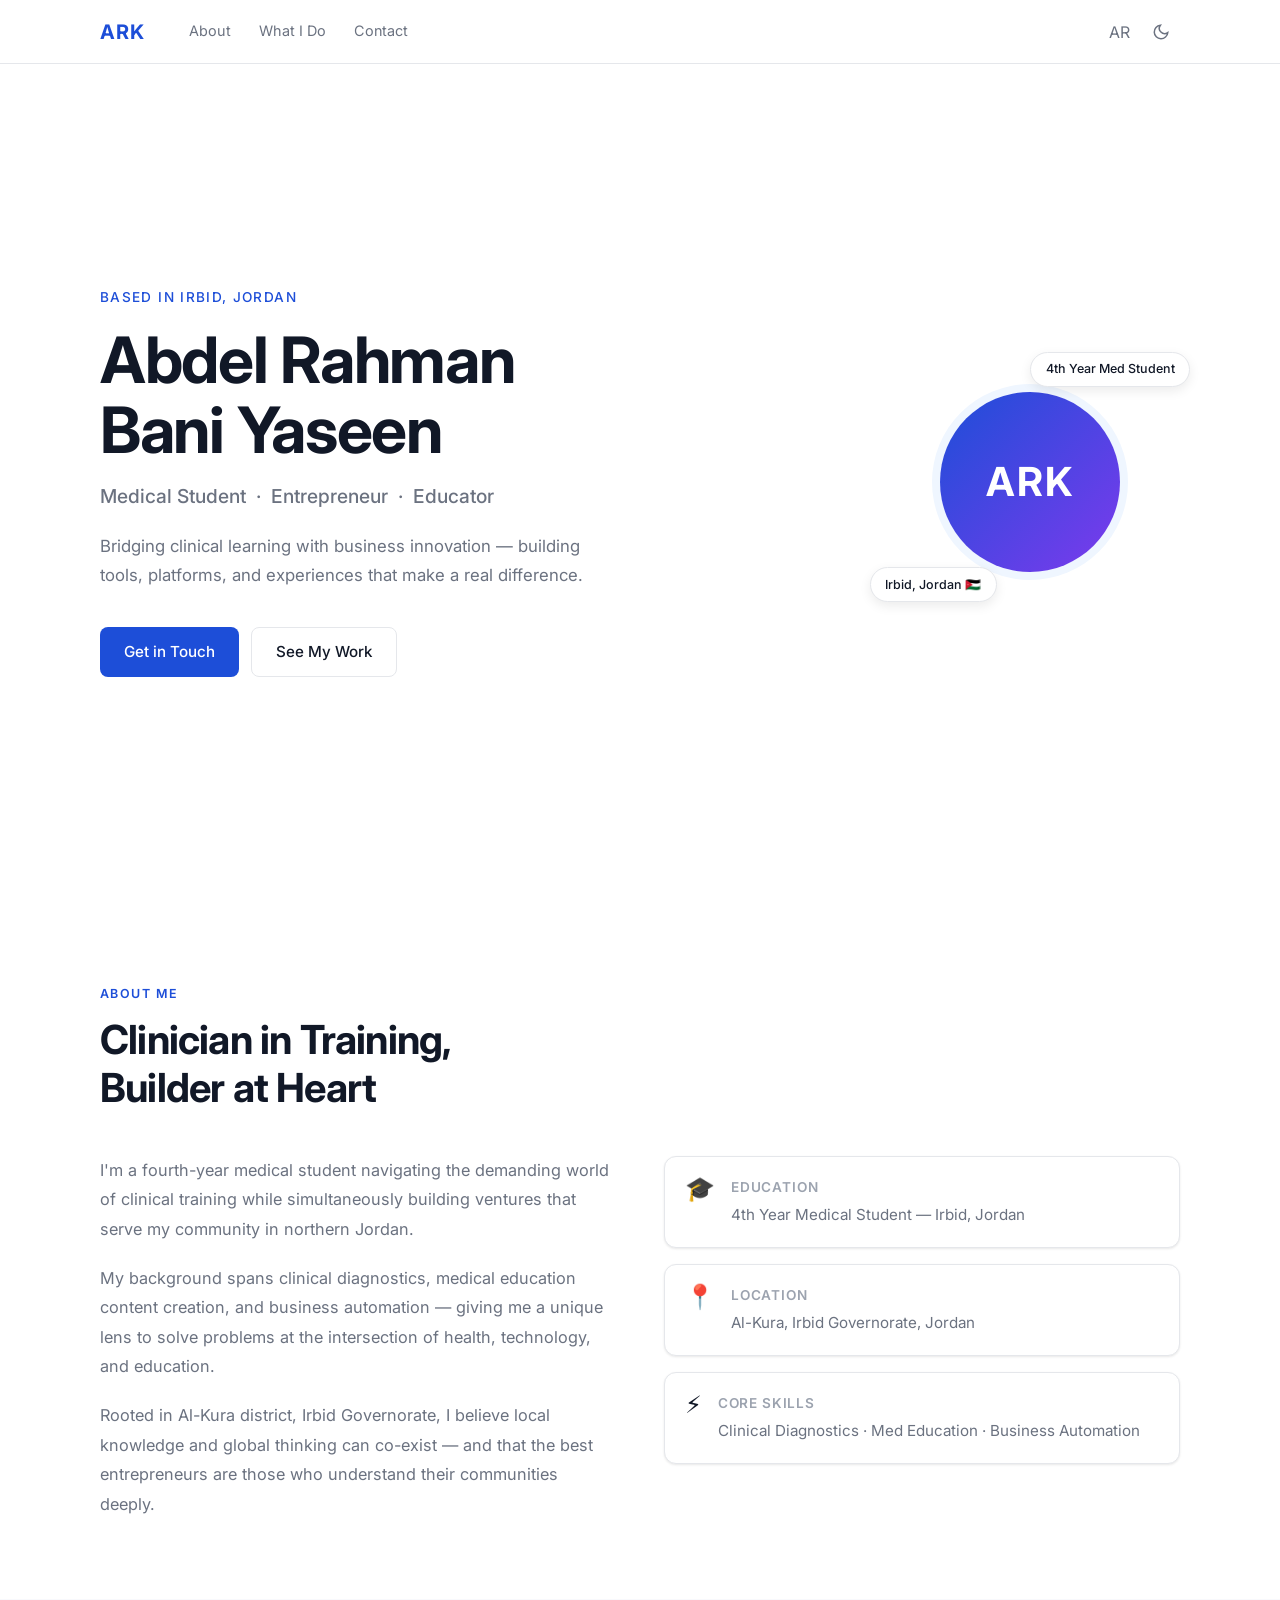
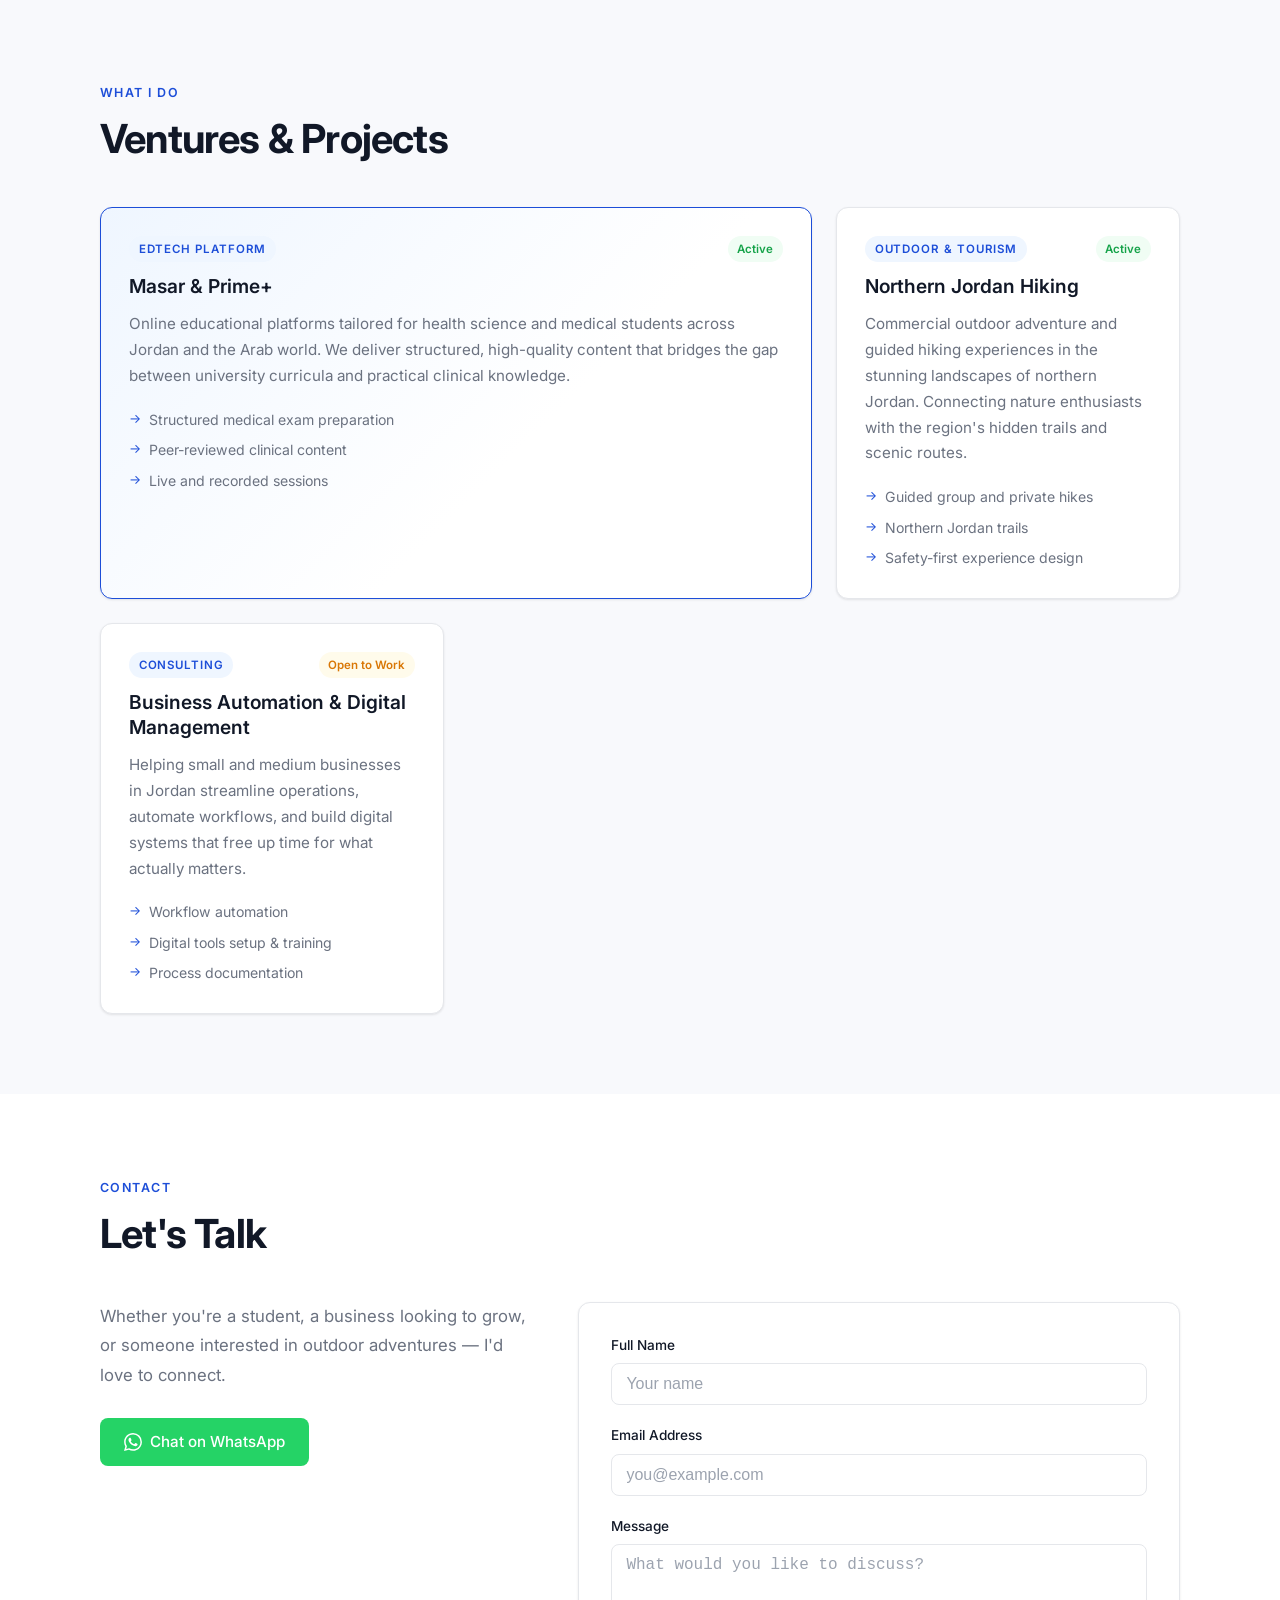
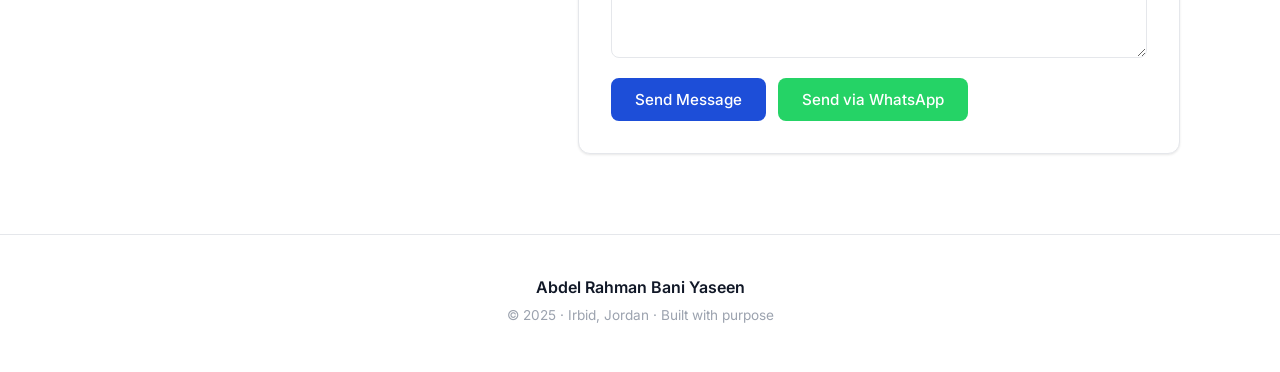
==== commit d63ddeb8: "Update WhatsApp number to actual contact number https://claude.ai/code/session_01Qc3USUhEUdGjSh2bnva" ====
--- a/index.html
+++ b/index.html
@@ -186,7 +186,7 @@
             Whether you're a student, a business looking to grow, or someone interested in outdoor adventures — I'd love to connect.
           </p>
 
-          <a href="https://wa.me/962XXXXXXXXX?text=Hello%20Abdel%20Rahman%2C%20I%20found%20your%20website%20and%20would%20like%20to%20connect."
+          <a href="https://wa.me/962775521607?text=Hello%20Abdel%20Rahman%2C%20I%20found%20your%20website%20and%20would%20like%20to%20connect."
              class="btn btn-whatsapp"
              target="_blank"
              rel="noopener noreferrer"
@@ -195,10 +195,7 @@
             <span data-en="Chat on WhatsApp" data-ar="تحدث عبر واتساب">Chat on WhatsApp</span>
           </a>
 
-          <p class="contact-note" data-en="⚠️ Replace the WhatsApp number in the link with your actual number before publishing." data-ar="⚠️ استبدل رقم واتساب بالرقم الفعلي قبل النشر.">
-            ⚠️ Replace the WhatsApp number in the link with your actual number before publishing.
-          </p>
-        </div>
+                </div>
 
         <form class="contact-form" id="contactForm" novalidate>
           <div class="form-group">
